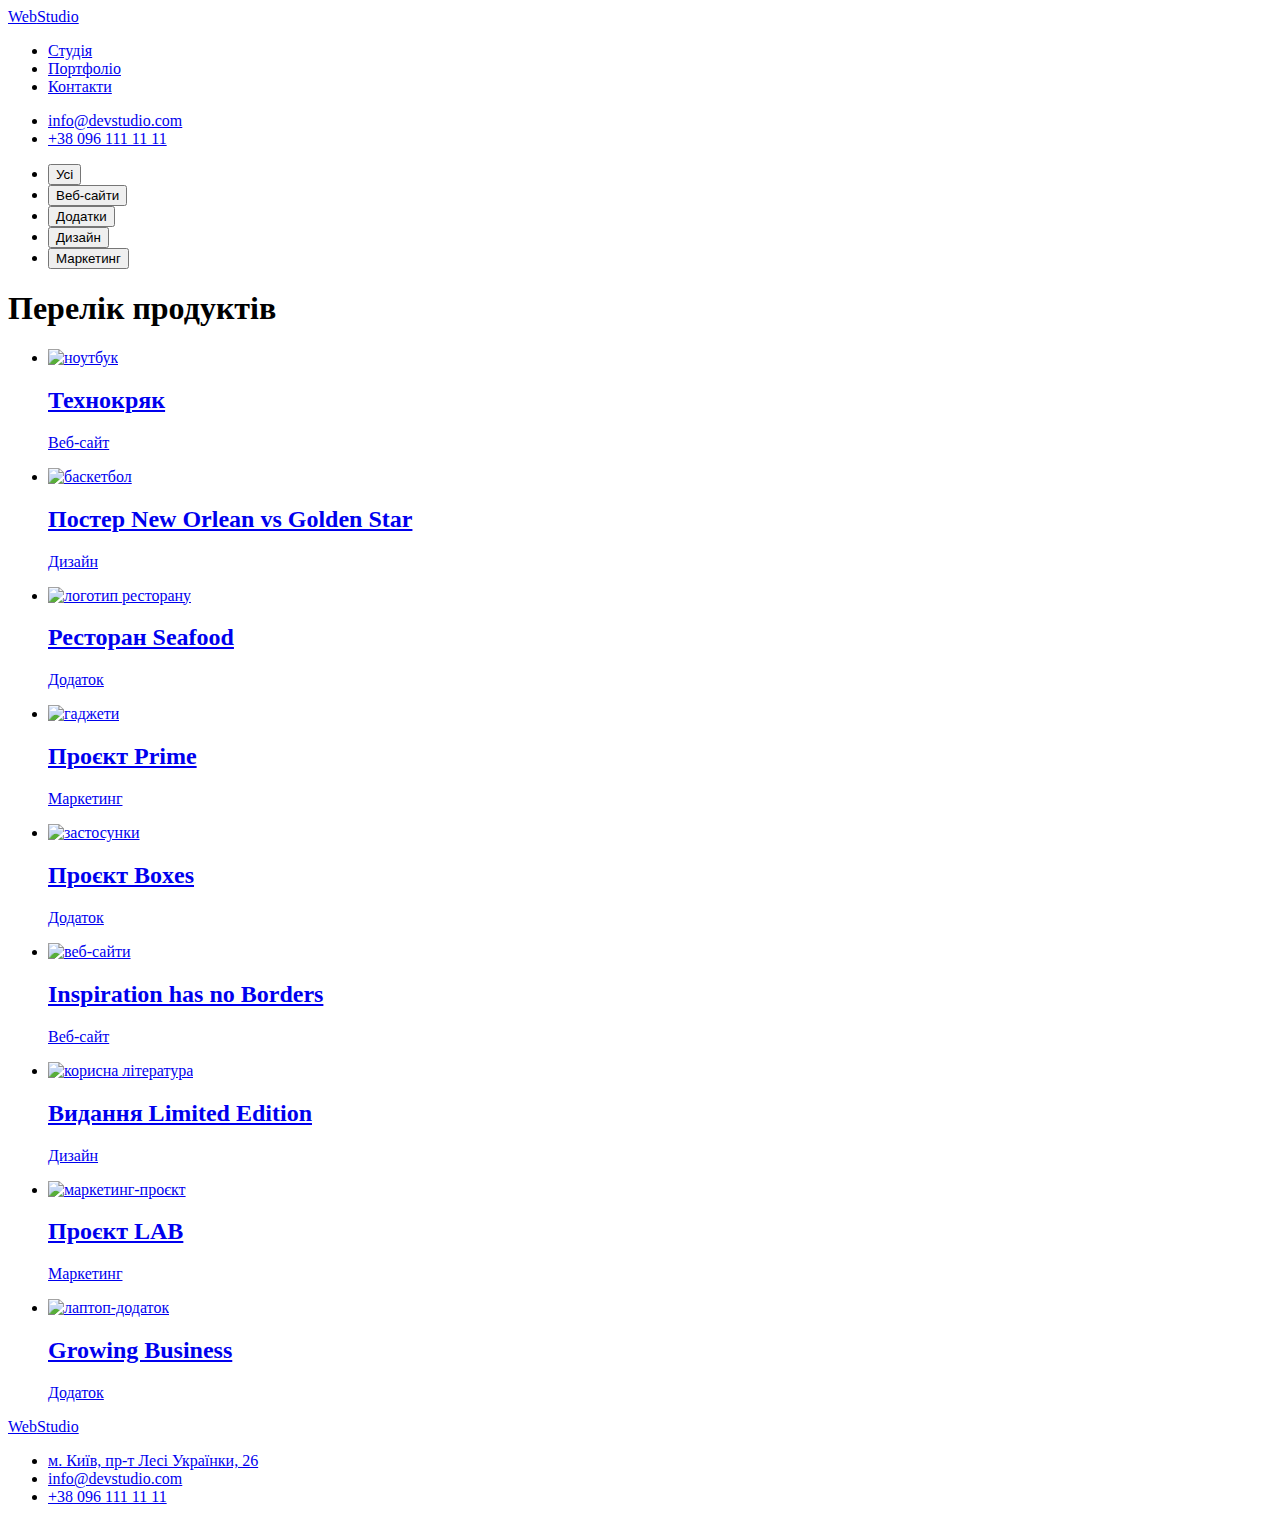
==== portfolio.html @ 2cae4f22 "Add files via upload" ====
<!DOCTYPE html>
<html lang="en">
<head>
    <meta charset="UTF-8">
    <meta http-equiv="X-UA-Compatible" content="IE=edge">
    <meta name="viewport" content="width=device-width, initial-scale=1.0">
    <link rel="stylesheet" href="https://cdnjs.cloudflare.com/ajax/libs/modern-normalize/1.1.0/modern-normalize.min.css" integrity="sha512-wpPYUAdjBVSE4KJnH1VR1HeZfpl1ub8YT/NKx4PuQ5NmX2tKuGu6U/JRp5y+Y8XG2tV+wKQpNHVUX03MfMFn9Q==" crossorigin="anonymous" referrerpolicy="no-referrer" />
    <title>Document</title>
    <link rel="stylesheet" href="./css/styles.css">
    <link rel="preconnect" href="https://fonts.googleapis.com">
    <link rel="preconnect" href="https://fonts.gstatic.com" crossorigin>
    <link href="https://fonts.googleapis.com/css2?family=Raleway:wght@700&family=Roboto:wght@400;500;700;900&display=swap" rel="stylesheet">
</head>
<body>
    <header class="header">
        <div class="container">
              <a class="logo-web link" href="./index.html">Web<span class="logo-studio">Studio</span></a>
              <nav>
                  <ul class="header-list list">
                  <li class="header-item link"><a class="link" href="./index.html">Студія</a></li>
                  <li class="header-item link"><a class="link current" href="./portfolio.html">Портфоліо</a></li>
                  <li class="header-item link"><a class="link" href="./index.html">Контакти</a></li>
                  </ul>
              </nav>
              <ul class="referents-list list">
                  <li class="referents-item link"><a class="link" href="mailto:info@devstudio.com">info@devstudio.com</a></li>
                  <li class="referents-item link"><a class="link" href="tel:+380961111111">+38 096 111 11 11</a></li>
              </ul>
          
        </div>
      </header>
    <main >
        <section class="superhero navigation">
           <div class="container">
                <ul class="navigation-list list">
                <li class="navigation-item"><button class="navigation-btn" type="button" class="label">Усі</button></li>
                <li class="navigation-item"><button class="navigation-btn" type="button" class="label">Веб-сайти</button></li>
                <li class="navigation-item"><button class="navigation-btn" type="button" class="label">Додатки</button></li>
                <li class="navigation-item"><button class="navigation-btn" type="button" class="label">Дизайн</button></li>
                <li class="navigation-item"><button class="navigation-btn" type="button" class="label">Маркетинг</button></li>
                </ul>
               <h1 class="visually-hidden">Перелік продуктів</h1>
            <ul class="superhero-list list">
                <li class="superhero-item">
                    <a class="superhero-link link" href="./portfolio.html"><img src="./images/img2.jpg" alt="ноутбук" width="370">
                       <div class="superhero-box">
                            <h2 class="superhero-title">Технокряк</h2>
                            <p class="superhero-descr">Веб-сайт</p>
                       </div></a>
                </li>
                <li class="superhero-item">
                    <a class="superhero-link link" href="./portfolio.html"><img src="./images/img2(1).jpg" alt="баскетбол" width="370">
                     <div class="superhero-box">
                            <h2 class="superhero-title">Постер New Orlean vs Golden Star</h2>
                            <p class="superhero-descr">Дизайн</p>
                     </div></a>
                </li>
                <li class="superhero-item">
                    <a class="superhero-link link" href="./portfolio.html"><img src="./images/img2(2).jpg" alt="логотип ресторану"width="370">
                      <div class="superhero-box">
                            <h2 class="superhero-title">Ресторан Seafood</h2>
                            <p class="superhero-descr">Додаток</p>
                      </div></a>
                </li>
                <li class="superhero-item">
                    <a class="superhero-link link" href="./portfolio.html"><img src="./images/img2(3).jpg" alt="гаджети"width="370">
                       <div class="superhero-box">
                            <h2 class="superhero-title">Проєкт Prime</h2>
                            <p class="superhero-descr">Маркетинг</p>
                       </div></a>
                </li>
                <li class="superhero-item">
                    <a class="superhero-link link" href="./portfolio.html"><img src="./images/img2(4).jpg" alt="застосунки"width="370">
                        <div class="superhero-box">
                            <h2 class="superhero-title">Проєкт Boxes</h2>
                            <p class="superhero-descr">Додаток</p>
                        </div></a>
                </li>
                <li class="superhero-item">
                    <a class="superhero-link link" href="./portfolio.html"><img src="./images/img2(5).jpg" alt="веб-сайти" width="370">
                     <div class="superhero-box">
                            <h2 class="superhero-title">Inspiration has no Borders</h2>
                            <p class="superhero-descr">Веб-сайт</p>
                     </div></a>
                </li>
                <li class="superhero-item">
                    <a class="superhero-link link" href="./portfolio.html"><img src="./images/img2(6).jpg" alt="корисна література" width="370">
                        <div class="superhero-box">
                            <h2 class="superhero-title">Видання Limited Edition</h2>
                            <p class="superhero-descr">Дизайн</p>
                        </div></a>
                </li>
                <li class="superhero-item">
                    <a class="superhero-link link" href="./portfolio.html"><img src="./images/img2(7).jpg" alt="маркетинг-проєкт" width="370">
                        <div class="superhero-box">
                            <h2 class="superhero-title">Проєкт LAB</h2>
                            <p class="superhero-descr">Маркетинг</p>
                        </div></a>
                </li>
                <li class="superhero-item">
                    <a class="superhero-link link" href="./portfolio.html"><img src="./images/img2(8).jpg" alt="лаптоп-додаток" width="370">
                   <div class="superhero-box">
                            <h2 class="superhero-title">Growing Business</h2>
                            <p class="superhero-descr">Додаток</p> 
                   </div> </a>
                               
                </li>
            </ul>
           </div>
    </section>
      
    </main>
    <footer class="footer">
        <div class="container">
            <a class="logo-web link", href="./index.html">Web<span class="logo-studio">Studio</span></a>
            <adress class="adress">
                <ul class="footer-list list">
                    <li class="footer-link"><a class="link" href="mailto:https://www.google.com/maps/d/embed?mid=10uSM3H-mIU3GznYo2szRIEphczw&hl=en_US&ehbc=2E312F">м. Київ, пр-т Лесі Українки, 26</a></li>
                    <li class="footer-link"><a class="link" href="mailto:info@devstudio.com">info@devstudio.com</a></li>
                    <li class="footer-link"><a class="link" href="tel:+380961111111">+38 096 111 11 11</a></li>
                </ul>
            </adress>
    </div>
    </footer>
</body>
</html>
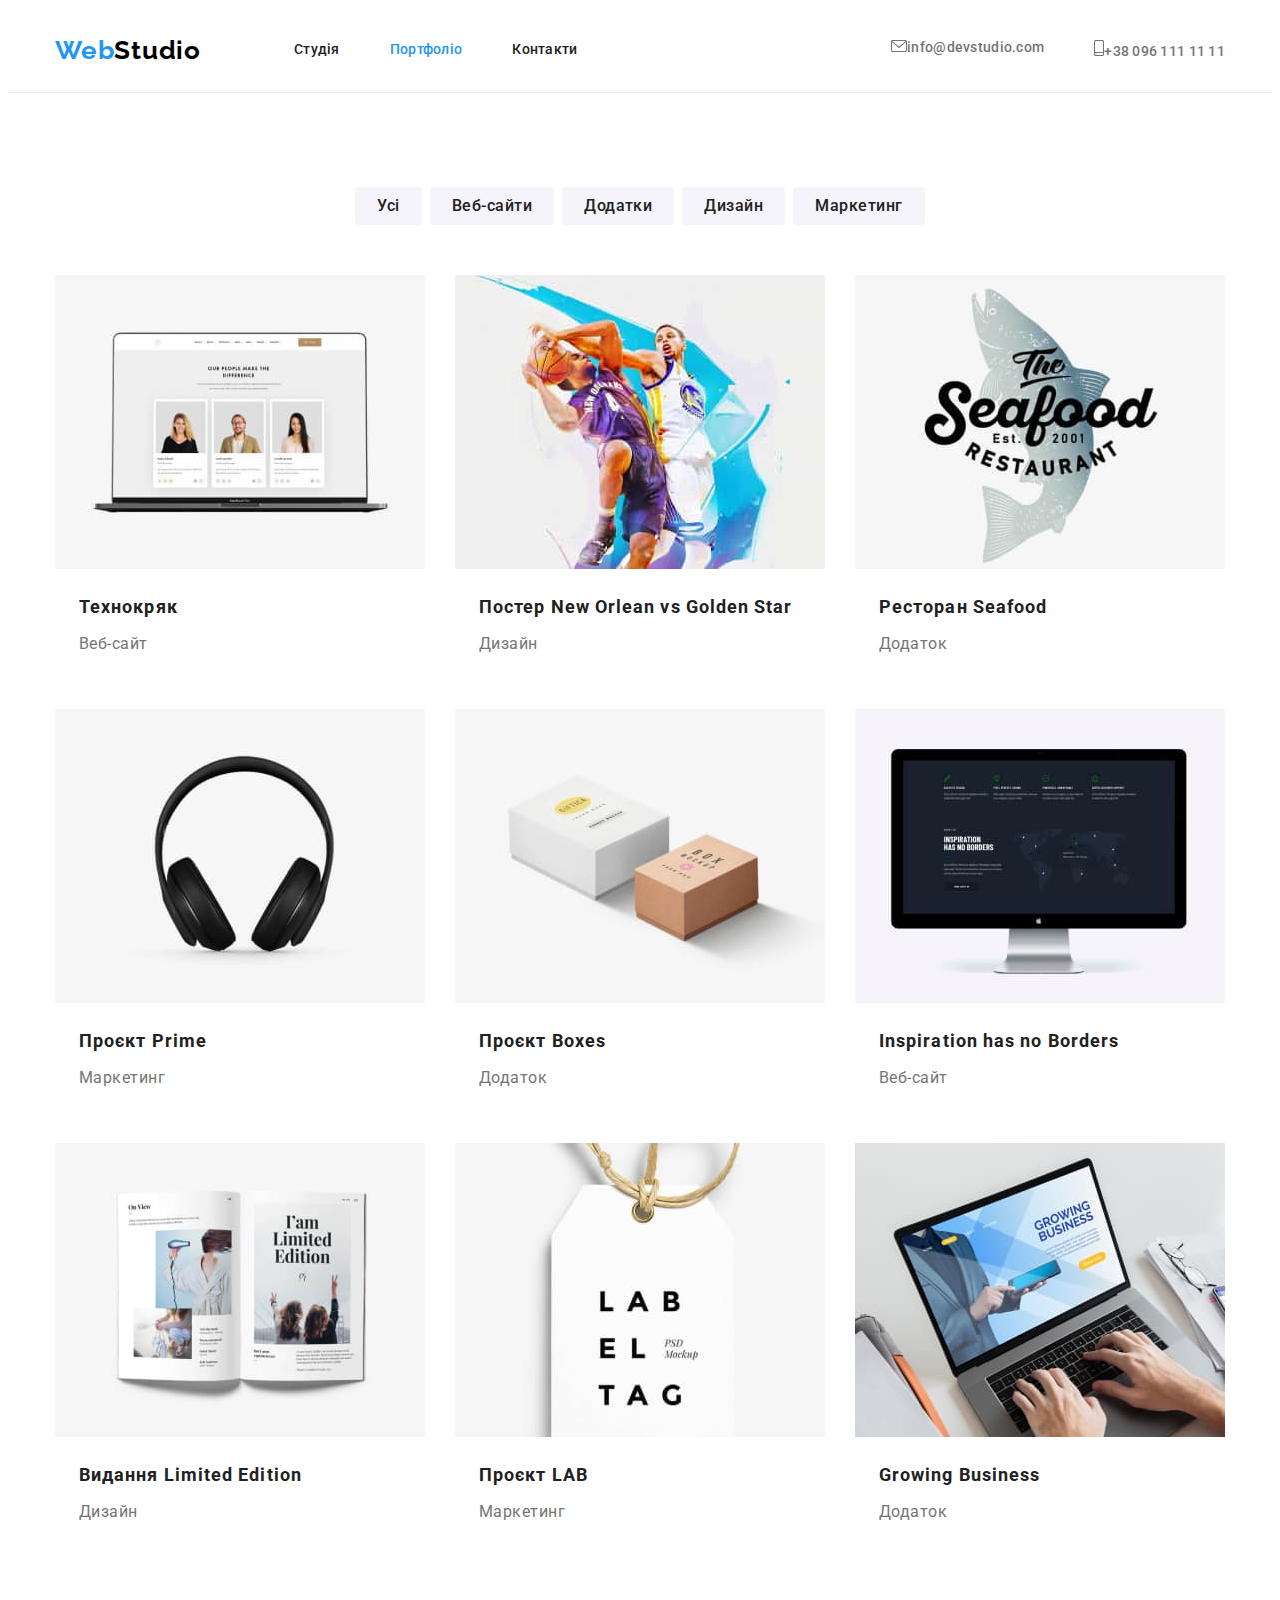
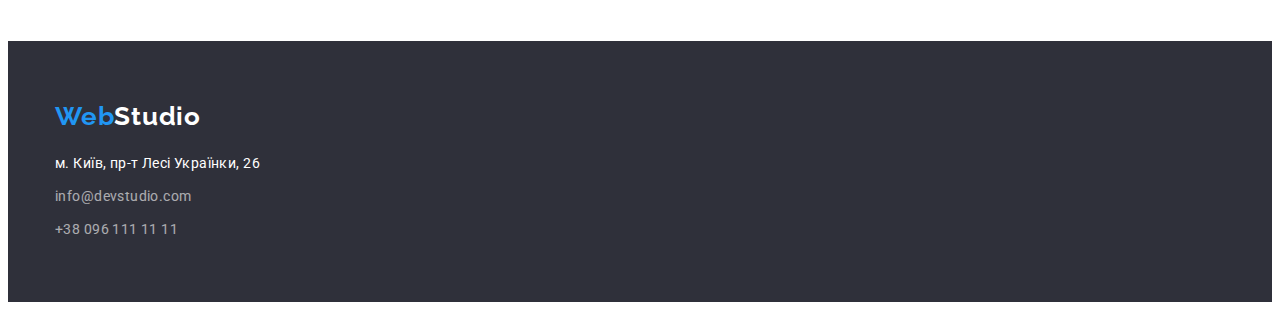
==== commit b9d1c335: "check point" ====
--- a/portfolio.html
+++ b/portfolio.html
@@ -23,8 +23,8 @@
                   </ul>
               </nav>
               <ul class="referents-list list">
-                  <li class="referents-item link"><a class="link" href="mailto:info@devstudio.com">info@devstudio.com</a></li>
-                  <li class="referents-item link"><a class="link" href="tel:+380961111111">+38 096 111 11 11</a></li>
+                  <li class="referents-item link mail"><a class="link" href="mailto:info@devstudio.com">info@devstudio.com</a></li>
+                  <li class="referents-item link phone"><a class="link" href="tel:+380961111111">+38 096 111 11 11</a></li>
               </ul>
           
         </div>
--- a/css/styles.css
+++ b/css/styles.css
@@ -0,0 +1,396 @@
+*,
+*:before,
+*:after {
+box-sizing: border-box;
+}
+:root{
+--primary-text-color: #212121;
+--referent-text-color: #757575;
+--title-text-color: #FFFFFF;
+--accent-color: #2196F3;
+--studio-color: #000000;
+--scills-text-color: #F5F4FA;
+--hero-background-color: #2F303A;
+}
+body{
+font-family: 'Roboto', sans-serif;
+background-color: var(--title-text-color);
+font-size: 14px;
+letter-spacing: 0.03em;
+}
+
+p,
+h1,
+h2,
+h3,
+h4,
+h5,
+h6{
+margin: 0;
+}
+ul, ol{
+margin: 0;
+padding-left: 0;
+}
+img{
+display: block;
+max-width: 100%;
+height: auto;
+}
+adress{
+font-style: normal;
+}
+button{
+display: block;
+cursor: pointer;
+border: none;
+border-radius: 4px;
+}
+.list{
+list-style: none;
+padding-left: 0;
+margin: 0;
+}
+.link{
+text-decoration: none;
+color: inherit;
+}
+.logo-web{
+font-family: Raleway, sans-serif;
+font-weight: 700;
+font-size: 26px;
+line-height: 1.19;  
+letter-spacing: 0.03em;
+color: var(--accent-color);
+}
+.container {
+width: 1200px;
+margin: 0 auto;
+padding: 0 15px;
+}
+/*-------------------------header-------------------*/
+.header .container{
+    display: flex;
+    align-items: center;
+}
+.header .logo-studio{
+color: var(--studio-color);
+}
+footer .logo-studio{
+color: var(--title-text-color);
+}
+.header-item.link{
+font-weight: 500;
+font-size: 14px;
+line-height: 1.14;
+letter-spacing: 0.02em;
+color: var(--primary-text-color);    
+padding: 32px 0;
+display: block;
+}
+nav{
+margin-left: 93px;
+}
+.header-list{
+display: flex;
+gap: 50px;
+}
+.link:hover,
+.link:focus{
+color: var(--accent-color);
+}
+a.link.current{
+color: var(--accent-color);
+}
+.referents-list{
+display: flex;
+margin-left: auto;
+gap: 50px;
+
+font-weight: 500;
+font-size: 14px;
+line-height: 1.14;
+letter-spacing: 0.02em;
+color: var(--referent-text-color);
+}  
+.referents-item::before{
+display: inline-block;
+content: "";
+background-repeat: no-repeat;
+background-position: center;
+}
+.link.mail::before{
+    background-image: url(../images/envelope.svg);
+    width: 16px;
+    height: 12px;
+}
+.phone::before{
+    background-image: url(../images/smartphone.svg);
+    width: 10px;
+height: 16px;
+}
+.referents-item.link{
+padding: 32px 0;
+display: block;
+}
+/*-------------------------------------HERO---------------------------*/
+.hero{
+background-color: var(--hero-background-color);
+padding: 200px 0;
+text-align: center;
+}
+.hero .container{
+display: block;
+}
+.hero-title{
+margin: 0 auto;
+width: 696px;
+margin-bottom: 30px;
+
+font-weight: 900;
+font-size: 44px;
+line-height: 1.36;
+letter-spacing: 0.06em;
+text-transform: uppercase;
+color: var(--title-text-color);
+}
+.hero-btn{
+background: var(--accent-color);
+box-shadow: 0px 4px 4px rgba(0, 0, 0, 0.15);
+border-radius: 4px;
+border-color: var(--accent-color);
+color: var(--title-text-color);
+font-weight: 700;
+font-size: 16px;
+line-height: 1.88;
+letter-spacing: 0.06em;
+min-width: 216px;
+margin: 0 auto;
+cursor: pointer;
+border: none;
+padding: 10px 32px;
+}
+.visually-hidden{
+position: absolute;
+width: 1px;
+height: 1px;
+margin: -1px;
+border: 0;
+white-space: nowrap;
+clip-path: inset(100%);
+clip: rect(0 0 0 0);
+overflow: hidden;
+}
+/*--------------------------SCILLS-------------------------------*/
+.scills-list{
+display: flex;
+gap: 30px;
+}
+.scills{
+padding: 94px 0;
+}
+.scills-cont::before{
+display: block;
+content: "";
+height: 120px;
+background: #F5F4FA;
+border-radius: 4px;
+
+background-repeat: no-repeat;
+background-position: center;
+}
+.antenn::before{
+background-image: url(../images/antenna\ 1.svg);
+}
+.clock::before{
+background-image: url(../images/clock\ 1.svg);
+}
+.comp::before{
+background-image: url(../images/diagram\ 1.svg);
+}
+.cosmo::before{
+background-image: url(../images/astronaut\ 1.svg);
+}
+.scills-title{
+font-weight: 700;
+font-size: 14px;
+line-height: 16px;
+letter-spacing: 0.03em;
+text-transform: uppercase;
+color: var(--primary-text-color);
+}
+.scills-item{
+justify-content: center;
+font-weight: 400; 
+font-size: 14px; 
+line-height: 1.71; 
+letter-spacing: 0.03em; 
+color: var(--referent-text-color);
+margin-top: 10px;
+}
+/*-----------------------WORK---------------------------*/
+.work-section{
+padding-bottom: 94px;   
+}
+.work-section .container{
+display: block;
+width: 1200px;
+padding-top: 0;
+
+}
+.work-list{
+display: flex;
+gap: 30px;
+justify-content: center;
+margin: 0 auto;
+}
+.work-title{
+text-align: center; 
+font-style: normal;
+font-weight: 700;
+font-size: 36px;
+line-height: 1.16;
+letter-spacing: 0.03em;
+color: var(--primary-text-color);
+margin-bottom: 50px;
+}
+/*----------------------------SPECIALISTS-------------------------------*/
+.specialists{
+background: var(--scills-text-color);  
+padding: 94px 0;
+}
+.specialists-list{
+display: flex;
+/* flex-wrap: wrap; */
+gap: 30px;
+}
+.specialists-title{
+text-align: center; 
+font-weight: 700;
+font-size: 36px;
+line-height: 1.16;
+letter-spacing: 0.03em;
+color: var(--primary-text-color);
+margin-bottom: 50px;
+}
+.spec-item{
+background: #FFFFFF;
+box-shadow: 0px 1px 3px rgba(0, 0, 0, 0.12), 0px 1px 1px rgba(0, 0, 0, 0.14), 0px 2px 1px rgba(0, 0, 0, 0.2);
+border-radius: 0px 0px 4px 4px;
+}
+.spec-info{
+padding: 30px 0;
+text-align: center;  
+}
+.specialists-directions::after{
+    display: inline-block;
+    background-color: aqua;
+    width: 50px;
+    height: 50px;
+}
+.specialists-name{
+font-weight: 500;
+font-size: 16px;
+line-height: 1.18;
+letter-spacing: 0.03em;
+color: var(--primary-text-color);
+margin-bottom: 10px;
+}
+.specialists-directions{
+font-weight: 400;
+font-size: 16px;
+line-height: 1.19;
+letter-spacing: 0.03em;
+color: var(--referent-text-color);
+}
+/*----------------------FOOTER------------------------------*/
+.footer{
+display: block;
+padding: 60px 0;
+background-color: var(--hero-background-color);
+}
+.adress{
+font-style: normal;
+}
+.footer-list .footer-link{
+margin-top: 20px;   
+font-size: 14px;
+line-height: 1.71;
+letter-spacing: 0.03em;
+color: var(--title-text-color);
+
+}
+.footer-list .footer-link:not(:first-child){
+opacity: 60%;
+margin-top: 9px;
+}
+/*----------------------------------PORTFOLIO--------------------*/
+.header{
+border-bottom: 1px solid #ECECEC;
+}
+.superhero.navigation{
+background-color: var(--title-text-color);
+padding-top: 94px;
+padding-bottom: 94px;
+}
+.navigation-list{
+display: flex;
+justify-content: center;
+margin-bottom: 50px;
+}
+.navigation-item:not(:last-child){
+margin-right: 8px;
+}
+.superhero-item{
+    width: 370px;
+   
+}
+.superhero-list{
+display: flex;
+flex-wrap: wrap;
+gap: 30px;
+}
+.superhero-link,
+.superhero-title {
+font-weight: 700;
+font-size: 18px;
+line-height: 2;
+letter-spacing: 0.06em;
+color: var(--primary-text-color);
+}
+.superhero-box{
+padding: 20px 24px;
+}
+.superhero-title{
+margin-bottom: 4px;
+}
+
+.superhero-descr{
+font-weight: 400;
+font-size: 16px;
+line-height: 1.88;
+letter-spacing: 0.03em;
+color: var(--referent-text-color);
+}
+.navigation-btn{
+font-family: inherit;
+cursor: pointer;
+font-weight: 500;
+font-size: 16px;
+line-height: 1.62;
+text-align: center;
+letter-spacing: 0.03em;
+color: var(--primary-text-color);
+background-color: var(--scills-text-color);
+border-radius: 4px;
+border-style: none; 
+padding: 6px 22px;
+}
+.navigation-btn:hover,
+.navigation-btn:focus{
+background-color: var(--accent-color);
+color: var(--title-text-color);
+border-radius: 4px;
+border-style: none; 
+}
+
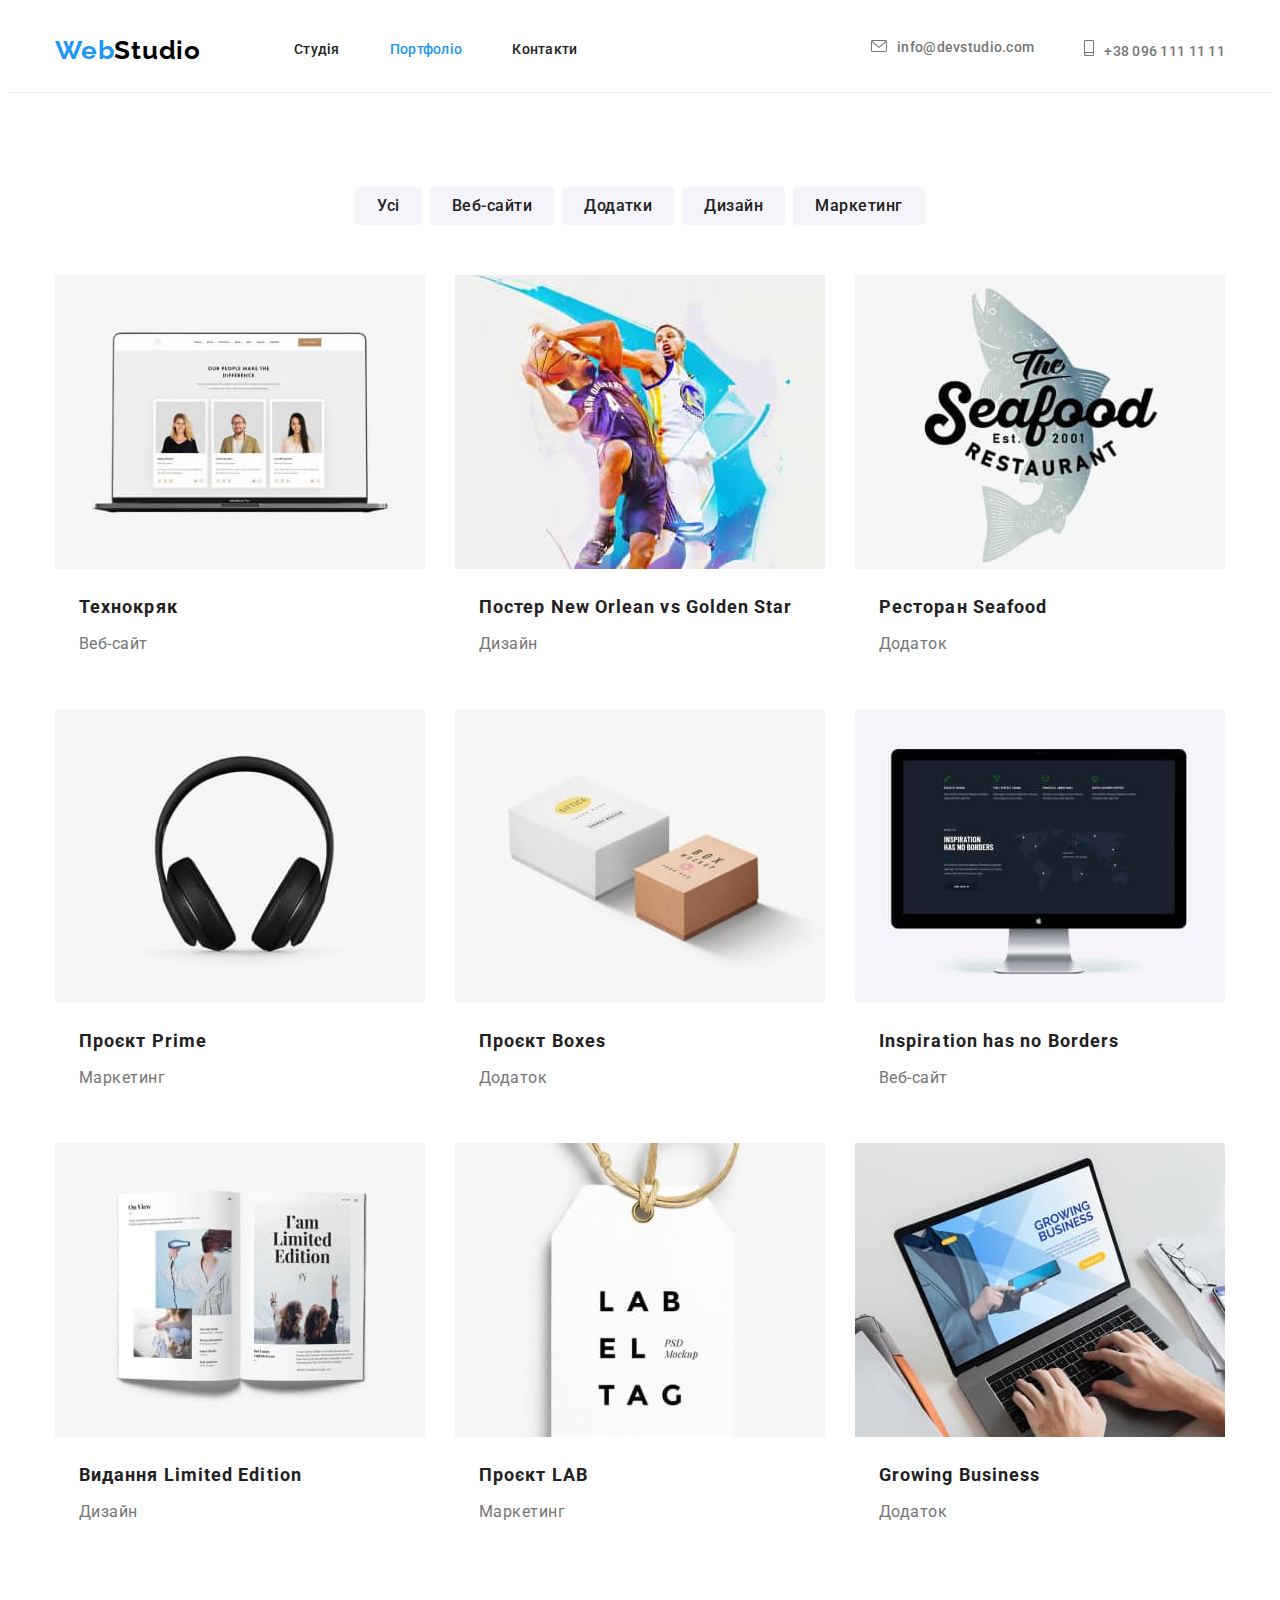
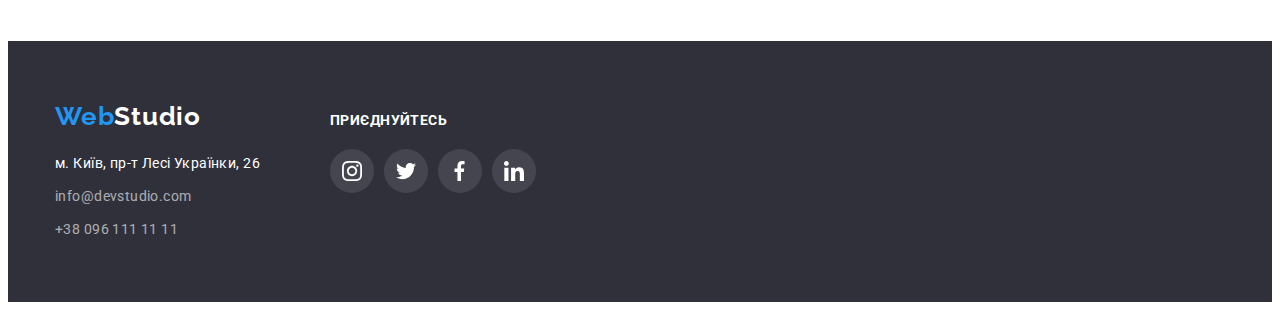
==== commit 43668765: "check point" ====
--- a/portfolio.html
+++ b/portfolio.html
@@ -23,9 +23,9 @@
                   </ul>
               </nav>
               <ul class="referents-list list">
-                  <li class="referents-item link mail"><a class="link" href="mailto:info@devstudio.com">info@devstudio.com</a></li>
-                  <li class="referents-item link phone"><a class="link" href="tel:+380961111111">+38 096 111 11 11</a></li>
-              </ul>
+                  <li class="referents-item link mail"><svg class="referents-icon" width="16px" height="12px"><use href="./css/symbols.svg#icon-envelope-hover"></use></svg><a class="link" href="mailto:info@devstudio.com">info@devstudio.com</a></li>
+                  <li class="referents-item link phone"><svg class="referents-icon" width="10px" height="16px"><use href="./css/symbols.svg#icon-smartphone"></use></svg><a class="link" href="tel:+380961111111">+38 096 111 11 11</a></li>
+              </ul> 
           
         </div>
       </header>
@@ -112,15 +112,38 @@
     </main>
     <footer class="footer">
         <div class="container">
-            <a class="logo-web link", href="./index.html">Web<span class="logo-studio">Studio</span></a>
-            <adress class="adress">
-                <ul class="footer-list list">
-                    <li class="footer-link"><a class="link" href="mailto:https://www.google.com/maps/d/embed?mid=10uSM3H-mIU3GznYo2szRIEphczw&hl=en_US&ehbc=2E312F">м. Київ, пр-т Лесі Українки, 26</a></li>
-                    <li class="footer-link"><a class="link" href="mailto:info@devstudio.com">info@devstudio.com</a></li>
-                    <li class="footer-link"><a class="link" href="tel:+380961111111">+38 096 111 11 11</a></li>
-                </ul>
-            </adress>
-    </div>
-    </footer>
+            <ul class="network-container list">
+                <li>
+                    <a class="logo-web link", href="./index.html">Web<span class="logo-studio">Studio</span></a>
+                    <adress class="adress">
+                        <ul class="footer-list list">
+                            <li class="footer-link"><a class="link" href="mailto:https://www.google.com/maps/d/embed?mid=10uSM3H-mIU3GznYo2szRIEphczw&hl=en_US&ehbc=2E312F">м. Київ, пр-т Лесі Українки, 26</a></li>
+                            <li class="footer-link"><a class="link" href="mailto:info@devstudio.com">info@devstudio.com</a></li>
+                            <li class="footer-link"><a class="link" href="tel:+380961111111">+38 096 111 11 11</a></li>
+                        </ul>
+                    </adress>
+                </li>
+                <li class="wisit-it">
+                    <h3 class="socials-title">приєднуйтесь</h3>
+                    <div class="socials-wisit-it">
+                        <ul class="socials-list list">
+                            <li class="socials-item"><a href="" class="socials-link link">
+                                <svg class="socials-icon" width="20px" height="20px">
+                                <use href="./css/symbols.svg#icon-instagram-2"></use></svg></a></li>
+                            <li class="socials-item"><a href="" class="socials-link link">
+                                <svg class="socials-icon" width="20px" height="20px">
+                                <use href="./css/symbols.svg#icon-twitter-1"></use></svg></a></li>
+                            <li class="socials-item"><a href="" class="socials-link link">
+                                <svg class="socials-icon" width="20px" height="20px">
+                                <use href="./css/symbols.svg#icon-Vector"></use></svg></a></li>
+                            <li class="socials-item"><a href="" class="socials-link link">
+                                <svg class="socials-icon" width="20px" height="20px">
+                                <use href="./css/symbols.svg#icon-linkedin-1"></use></svg></a></li>
+                        </ul>
+                    </div>
+                </li>
+            </ul>     
+        </div>
+        </footer>
 </body>
 </html>--- a/css/styles.css
+++ b/css/styles.css
@@ -11,6 +11,7 @@
 --studio-color: #000000;
 --scills-text-color: #F5F4FA;
 --hero-background-color: #2F303A;
+--svg-color: #afb1b8;
 }
 body{
 font-family: 'Roboto', sans-serif;
@@ -86,7 +87,7 @@
 letter-spacing: 0.02em;
 color: var(--primary-text-color);    
 padding: 32px 0;
-display: block;
+display: inline-block;
 }
 nav{
 margin-left: 93px;
@@ -102,6 +103,13 @@
 a.link.current{
 color: var(--accent-color);
 }
+.referents-icon{
+    fill: var(--referent-text-color);
+    margin-right: 10px;
+}
+/* .referents-icon:hover{
+    fill: var(--accent-color);
+} */
 .referents-list{
 display: flex;
 margin-left: auto;
@@ -113,29 +121,21 @@
 letter-spacing: 0.02em;
 color: var(--referent-text-color);
 }  
-.referents-item::before{
-display: inline-block;
-content: "";
-background-repeat: no-repeat;
-background-position: center;
-}
-.link.mail::before{
-    background-image: url(../images/envelope.svg);
-    width: 16px;
-    height: 12px;
-}
-.phone::before{
-    background-image: url(../images/smartphone.svg);
-    width: 10px;
-height: 16px;
-}
 .referents-item.link{
 padding: 32px 0;
 display: block;
-}
+justify-content: center;
+align-items: center;}
+
+
 /*-------------------------------------HERO---------------------------*/
 .hero{
-background-color: var(--hero-background-color);
+    
+/* background-image: linear-gradient(absolute, rgba(47, 48, 58, 0.4)),
+ url("../images/studiobg.jpg"); */
+background-image: url(../images/studiobg.jpg); 
+
+/* background-color: var(--hero-background-color); */
 padding: 200px 0;
 text-align: center;
 }
@@ -189,7 +189,20 @@
 .scills{
 padding: 94px 0;
 }
-.scills-cont::before{
+.scills-symbol{
+    display: flex;
+    justify-content: center;
+    align-items: center;
+    width: 270px;
+height: 120px;
+background: #F5F4FA;
+border-radius: 4px;
+margin-bottom: 30px;
+}
+.scills-icon{
+
+}
+/* .scills-cont::before{
 display: block;
 content: "";
 height: 120px;
@@ -210,7 +223,7 @@
 }
 .cosmo::before{
 background-image: url(../images/astronaut\ 1.svg);
-}
+} */
 .scills-title{
 font-weight: 700;
 font-size: 14px;
@@ -261,7 +274,6 @@
 }
 .specialists-list{
 display: flex;
-/* flex-wrap: wrap; */
 gap: 30px;
 }
 .specialists-title{
@@ -272,6 +284,30 @@
 letter-spacing: 0.03em;
 color: var(--primary-text-color);
 margin-bottom: 50px;
+}
+.spec-social{
+display: flex;
+justify-content: center;
+gap: 10px;
+    
+}
+
+.social-link{  
+display: flex;
+justify-content: center;
+align-items: center;
+width: 44px;
+height: 44px;
+background-color: var(--title-text-color);
+fill: var(--svg-color);
+}
+.social-link:hover,
+.social-link:focus{
+fill: var(--title-text-color);
+background-color: var(--accent-color);
+border-radius: 50%;
+/* border: none;
+border-color: var(--title-text-color); */
 }
 .spec-item{
 background: #FFFFFF;
@@ -282,12 +318,6 @@
 padding: 30px 0;
 text-align: center;  
 }
-.specialists-directions::after{
-    display: inline-block;
-    background-color: aqua;
-    width: 50px;
-    height: 50px;
-}
 .specialists-name{
 font-weight: 500;
 font-size: 16px;
@@ -302,10 +332,85 @@
 line-height: 1.19;
 letter-spacing: 0.03em;
 color: var(--referent-text-color);
-}
+margin-bottom: 16px;
+}
+/*------------------------------------clients--------------------*/
+.clients{
+padding-top: 94px;
+padding-bottom: 94px;
+}
+.clients-title{
+text-align: center; 
+font-weight: 700;
+font-size: 36px;
+line-height: 1.16;
+letter-spacing: 0.03em;
+color: var(--primary-text-color);
+margin-bottom: 50px;
+}
+.clients-list{
+display: flex; 
+gap: 30px;
+}
+.clients-item{
+display: flex;
+width: 170px;
+height: 92px;
+border: 1px solid var(--svg-color);
+border-radius: 4px;
+justify-content: center;
+align-items: center;
+}
+svg.icon{
+fill: var(--svg-color);
+}
+svg.icon:hover{
+fill: var(--accent-color);  
+}
+/* .clients-item:hover{
+    color: var(--accent-color);
+} */
+    
 /*----------------------FOOTER------------------------------*/
+.network-container{
+display: flex;
+}
+.wisit-it{
+margin-left: 70px;
+}
+.socials-title{
+color: var(--title-text-color);
+font-weight: 700;
+font-size: 14px;
+line-height: 1.14;
+letter-spacing: 0.03em;
+text-transform: uppercase;
+margin-top: 12px;
+margin-bottom: 20px;
+}
+.socials-list{
+display: flex;
+gap: 10px;
+}
+.socials-link{  
+display: flex;
+justify-content: center;
+align-items: center;
+width: 44px;
+height: 44px;
+}
+.socials-icon{
+fill: var(--title-text-color);
+}
+.socials-item{
+background: rgba(255, 255, 255, 0.1);
+border-radius: 50%;
+}
+.socials-item:hover{
+background-color: var(--accent-color);
+}
 .footer{
-display: block;
+display: flex;
 padding: 60px 0;
 background-color: var(--hero-background-color);
 }
@@ -324,6 +429,7 @@
 opacity: 60%;
 margin-top: 9px;
 }
+
 /*----------------------------------PORTFOLIO--------------------*/
 .header{
 border-bottom: 1px solid #ECECEC;
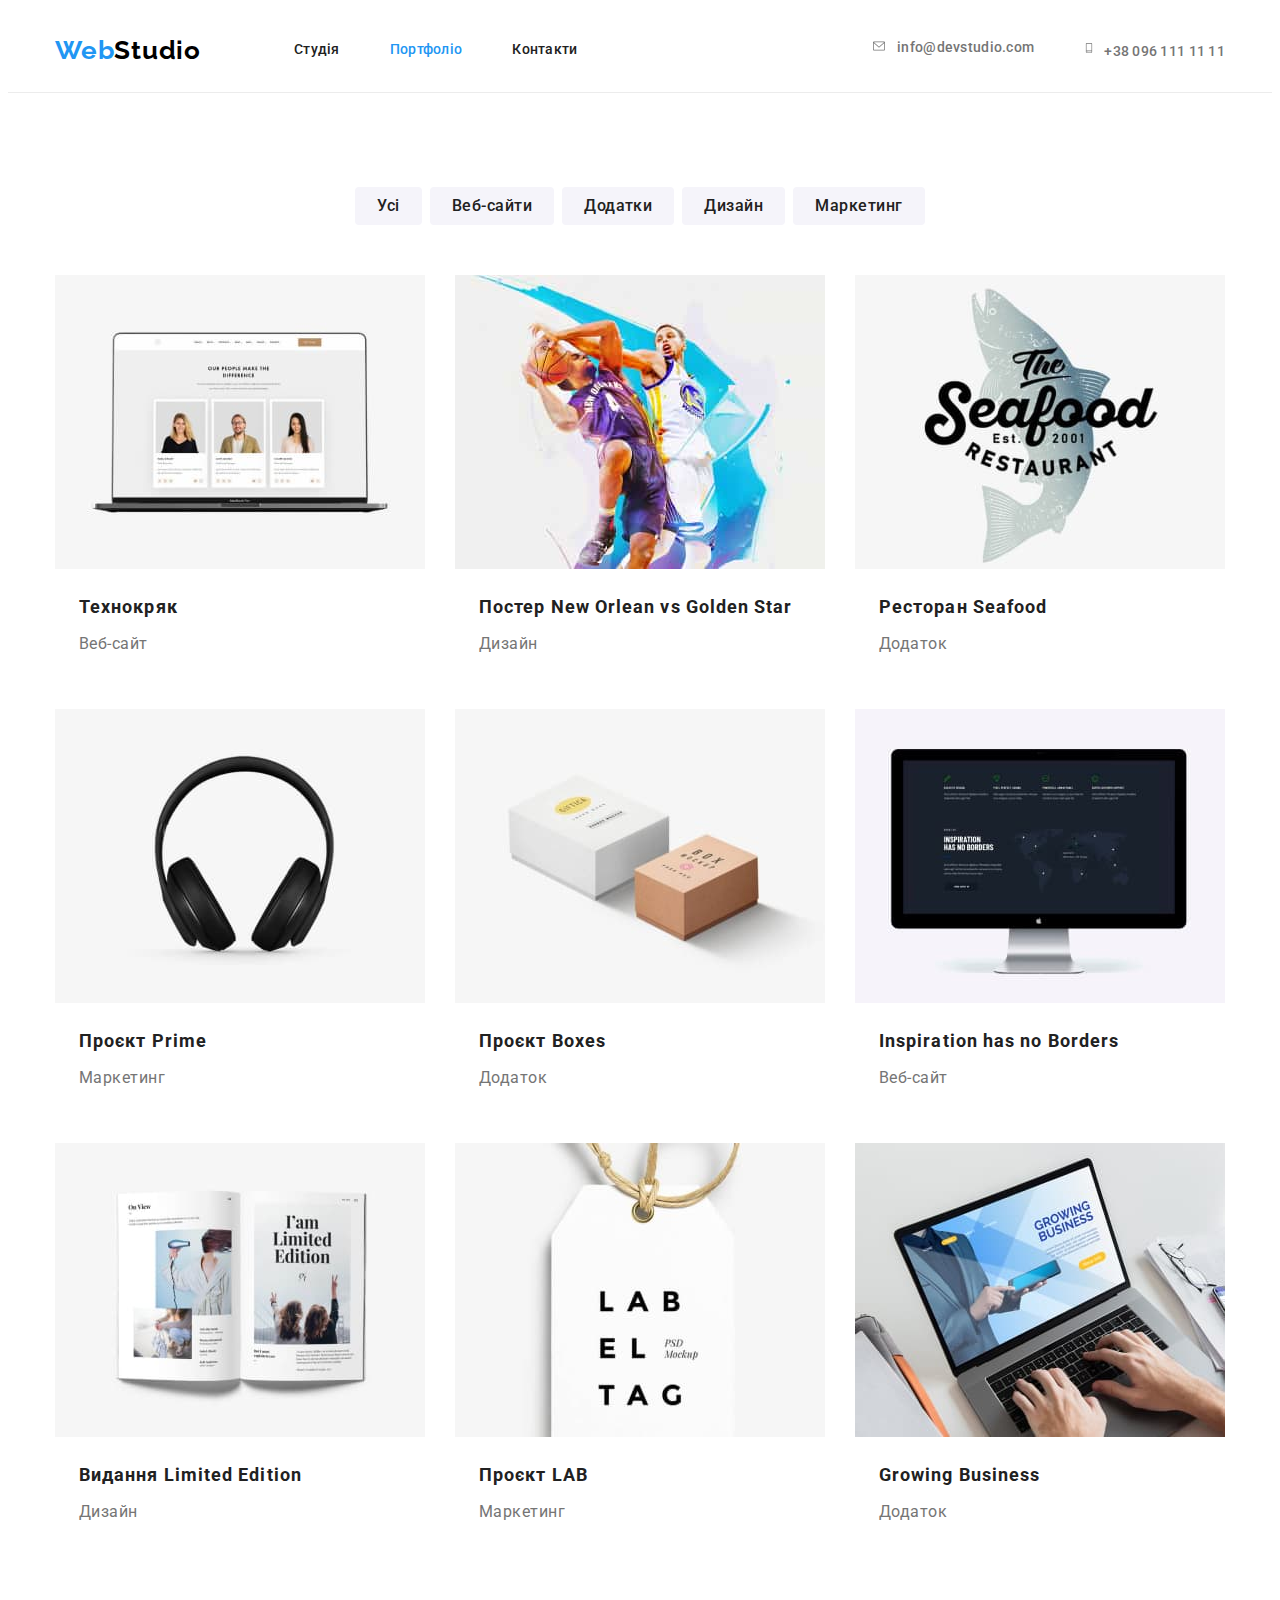
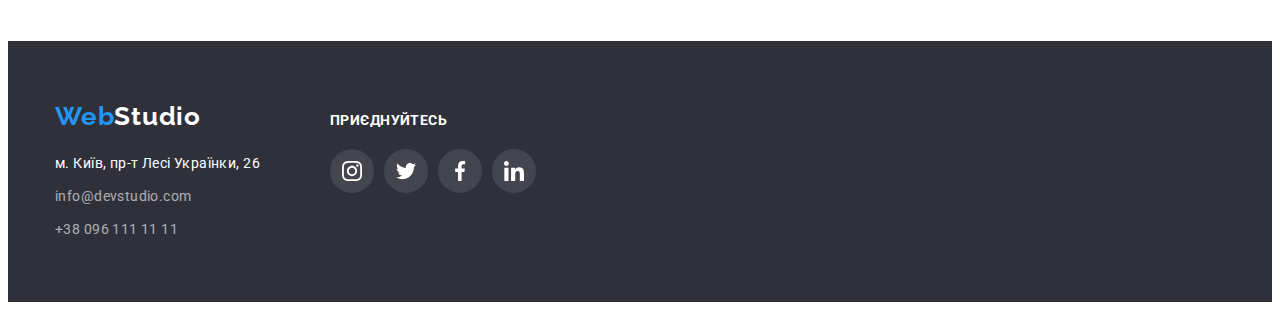
==== commit f565177a: "check point" ====
--- a/portfolio.html
+++ b/portfolio.html
@@ -23,9 +23,13 @@
                   </ul>
               </nav>
               <ul class="referents-list list">
-                  <li class="referents-item link mail"><svg class="referents-icon" width="16px" height="12px"><use href="./css/symbols.svg#icon-envelope-hover"></use></svg><a class="link" href="mailto:info@devstudio.com">info@devstudio.com</a></li>
-                  <li class="referents-item link phone"><svg class="referents-icon" width="10px" height="16px"><use href="./css/symbols.svg#icon-smartphone"></use></svg><a class="link" href="tel:+380961111111">+38 096 111 11 11</a></li>
-              </ul> 
+                <li class="referents-item link mail">
+                    <a class="link" href="mailto:info@devstudio.com"><svg class="referents-icon" width="16px" height="12px">
+                        <use href="./images/icons.svg#icon-envelope"></use></svg>info@devstudio.com</a></li>
+                <li class="referents-item link phone">
+                    <a class="link" href="tel:+380961111111"><svg class="referents-icon" width="10px" height="16px">
+                        <use href="./images/icons.svg#icon-smartphone"></use></svg>+38 096 111 11 11</a></li>
+            </ul> 
           
         </div>
       </header>
@@ -129,16 +133,16 @@
                         <ul class="socials-list list">
                             <li class="socials-item"><a href="" class="socials-link link">
                                 <svg class="socials-icon" width="20px" height="20px">
-                                <use href="./css/symbols.svg#icon-instagram-2"></use></svg></a></li>
+                                <use href="./images/icons.svg#icon-instagram-2"></use></svg></a></li>
                             <li class="socials-item"><a href="" class="socials-link link">
                                 <svg class="socials-icon" width="20px" height="20px">
-                                <use href="./css/symbols.svg#icon-twitter-1"></use></svg></a></li>
+                                <use href="./images/icons.svg#icon-twitter-1"></use></svg></a></li>
                             <li class="socials-item"><a href="" class="socials-link link">
                                 <svg class="socials-icon" width="20px" height="20px">
-                                <use href="./css/symbols.svg#icon-Vector"></use></svg></a></li>
+                                <use href="./images/icons.svg#icon-facebook-1"></use></svg></a></li>
                             <li class="socials-item"><a href="" class="socials-link link">
                                 <svg class="socials-icon" width="20px" height="20px">
-                                <use href="./css/symbols.svg#icon-linkedin-1"></use></svg></a></li>
+                                <use href="./images/icons.svg#icon-linkedin-1"></use></svg></a></li>
                         </ul>
                     </div>
                 </li>
--- a/css/styles.css
+++ b/css/styles.css
@@ -107,9 +107,9 @@
     fill: var(--referent-text-color);
     margin-right: 10px;
 }
-/* .referents-icon:hover{
+.referents-icon:hover{
     fill: var(--accent-color);
-} */
+}
 .referents-list{
 display: flex;
 margin-left: auto;
@@ -130,12 +130,12 @@
 
 /*-------------------------------------HERO---------------------------*/
 .hero{
-    
-/* background-image: linear-gradient(absolute, rgba(47, 48, 58, 0.4)),
- url("../images/studiobg.jpg"); */
-background-image: url(../images/studiobg.jpg); 
-
-/* background-color: var(--hero-background-color); */
+background-image: linear-gradient(to right, rgba(47, 48, 58, 0.4), 
+rgba(47, 48, 58, 0.4)),
+url("../images/studiobg.jpg");
+background-repeat: no-repeat;
+background-size: cover;
+background-color: var(--hero-background-color);
 padding: 200px 0;
 text-align: center;
 }
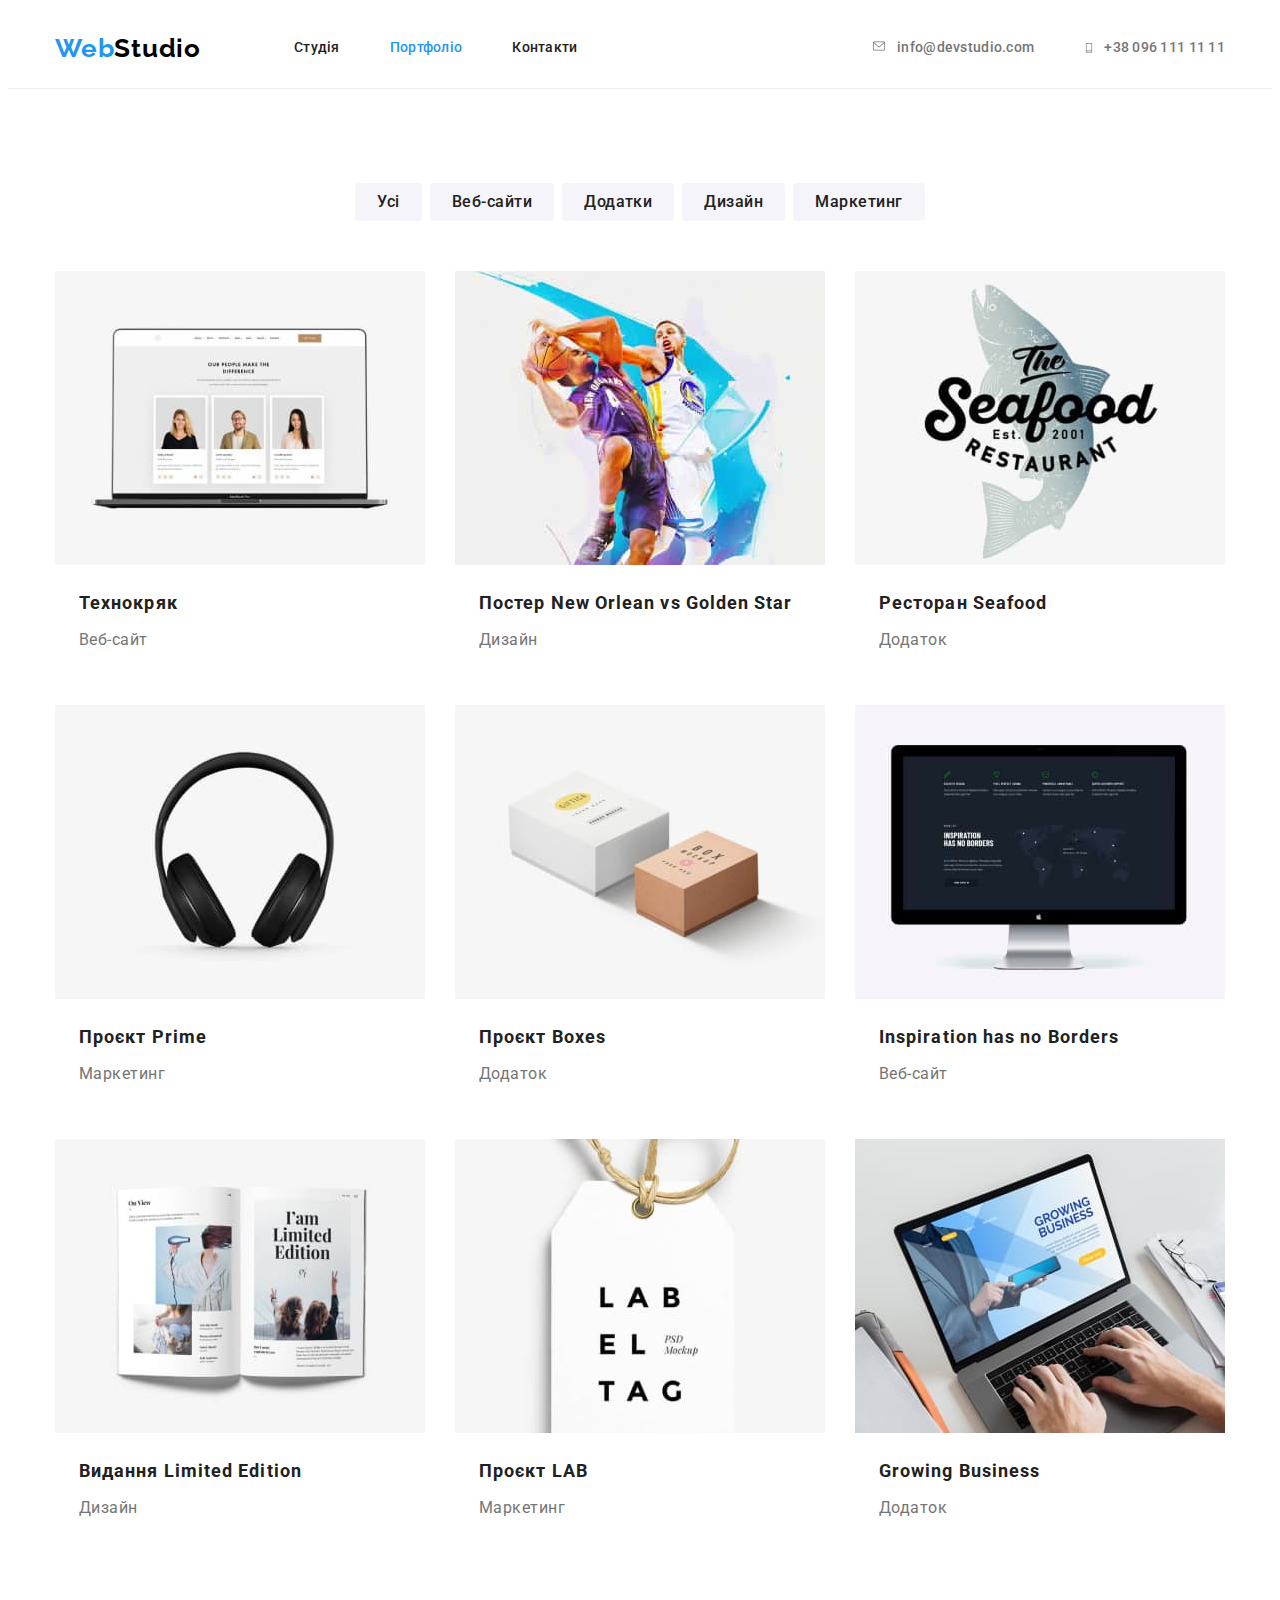
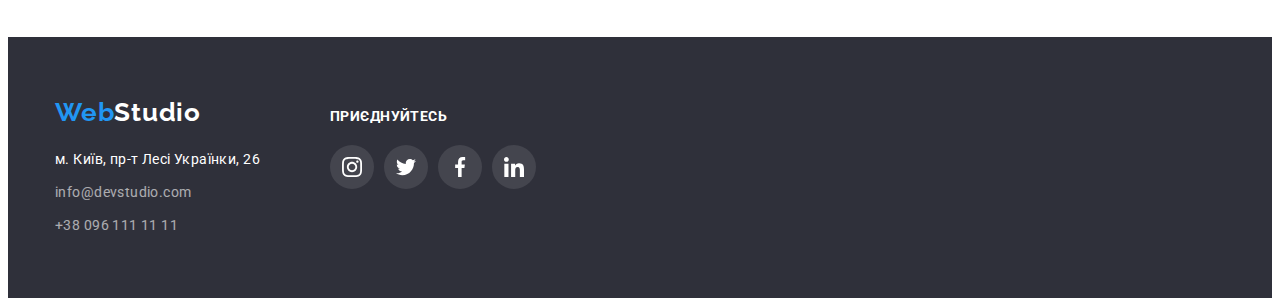
==== commit 7caab696: "check point" ====
--- a/portfolio.html
+++ b/portfolio.html
@@ -112,6 +112,7 @@
             </ul>
            </div>
     </section>
+   
       
     </main>
     <footer class="footer">
--- a/css/styles.css
+++ b/css/styles.css
@@ -124,10 +124,11 @@
 .referents-item.link{
 padding: 32px 0;
 display: block;
-justify-content: center;
+/* justify-content: center; */
 align-items: center;}
-
-
+.header a.link{
+    display: flex;
+}
 /*-------------------------------------HERO---------------------------*/
 .hero{
 background-image: linear-gradient(to right, rgba(47, 48, 58, 0.4), 
@@ -190,40 +191,15 @@
 padding: 94px 0;
 }
 .scills-symbol{
-    display: flex;
-    justify-content: center;
-    align-items: center;
-    width: 270px;
+display: flex;
+justify-content: center;
+align-items: center;
+width: 270px;
 height: 120px;
 background: #F5F4FA;
 border-radius: 4px;
 margin-bottom: 30px;
 }
-.scills-icon{
-
-}
-/* .scills-cont::before{
-display: block;
-content: "";
-height: 120px;
-background: #F5F4FA;
-border-radius: 4px;
-
-background-repeat: no-repeat;
-background-position: center;
-}
-.antenn::before{
-background-image: url(../images/antenna\ 1.svg);
-}
-.clock::before{
-background-image: url(../images/clock\ 1.svg);
-}
-.comp::before{
-background-image: url(../images/diagram\ 1.svg);
-}
-.cosmo::before{
-background-image: url(../images/astronaut\ 1.svg);
-} */
 .scills-title{
 font-weight: 700;
 font-size: 14px;
@@ -366,11 +342,7 @@
 }
 svg.icon:hover{
 fill: var(--accent-color);  
-}
-/* .clients-item:hover{
-    color: var(--accent-color);
-} */
-    
+}   
 /*----------------------FOOTER------------------------------*/
 .network-container{
 display: flex;
@@ -449,7 +421,10 @@
 }
 .superhero-item{
     width: 370px;
-   
+}
+.superhero-item:hover{
+border: 1px solid #EEEEEE;
+box-shadow: 0px 1px 1px rgba(0, 0, 0, 0.12), 0px 4px 4px rgba(0, 0, 0, 0.06), 1px 4px 6px rgba(0, 0, 0, 0.16);
 }
 .superhero-list{
 display: flex;
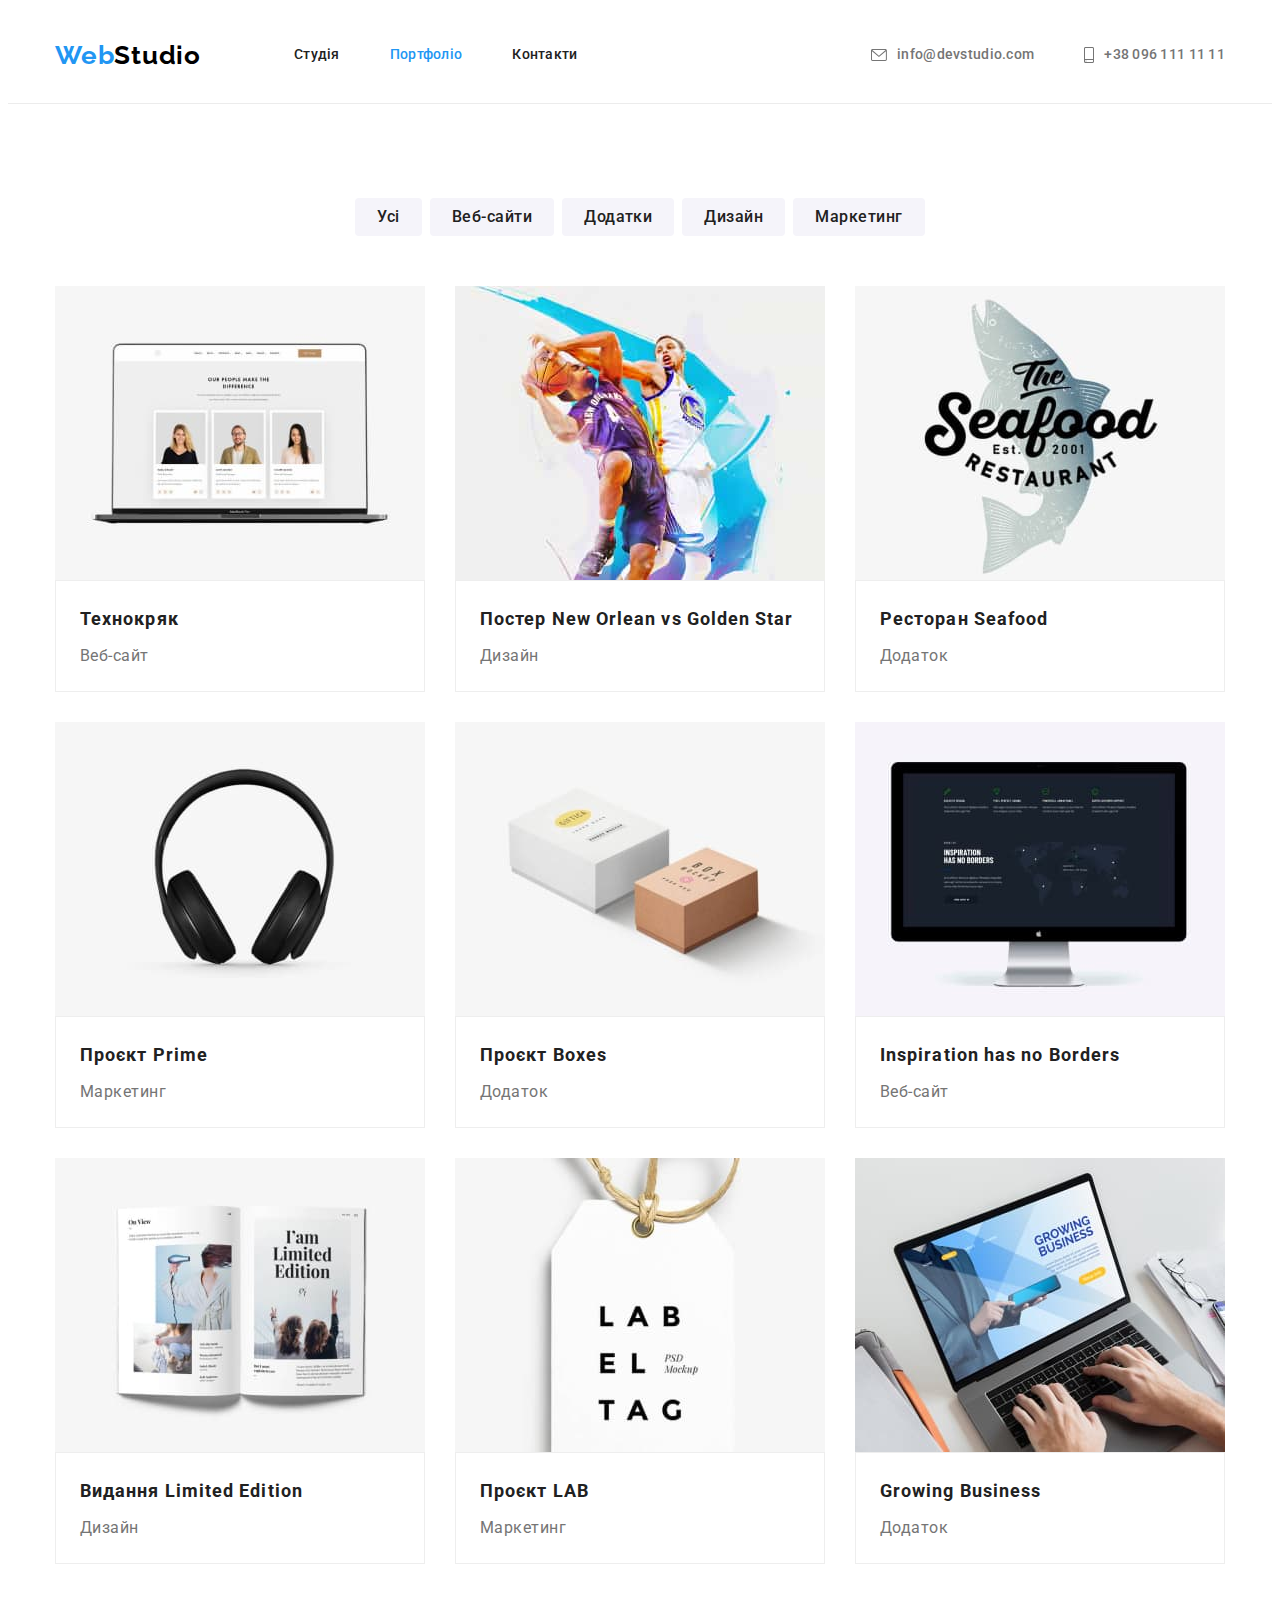
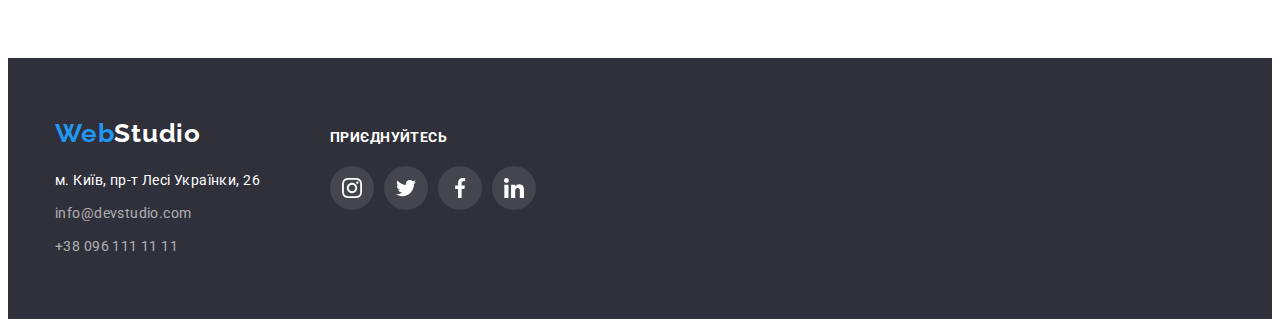
==== commit 8c0ad209: "hw finalization" ====
--- a/portfolio.html
+++ b/portfolio.html
@@ -117,37 +117,37 @@
     </main>
     <footer class="footer">
         <div class="container">
-            <ul class="network-container list">
-                <li>
-                    <a class="logo-web link", href="./index.html">Web<span class="logo-studio">Studio</span></a>
-                    <adress class="adress">
-                        <ul class="footer-list list">
-                            <li class="footer-link"><a class="link" href="mailto:https://www.google.com/maps/d/embed?mid=10uSM3H-mIU3GznYo2szRIEphczw&hl=en_US&ehbc=2E312F">м. Київ, пр-т Лесі Українки, 26</a></li>
-                            <li class="footer-link"><a class="link" href="mailto:info@devstudio.com">info@devstudio.com</a></li>
-                            <li class="footer-link"><a class="link" href="tel:+380961111111">+38 096 111 11 11</a></li>
-                        </ul>
-                    </adress>
-                </li>
-                <li class="wisit-it">
-                    <h3 class="socials-title">приєднуйтесь</h3>
-                    <div class="socials-wisit-it">
-                        <ul class="socials-list list">
-                            <li class="socials-item"><a href="" class="socials-link link">
-                                <svg class="socials-icon" width="20px" height="20px">
-                                <use href="./images/icons.svg#icon-instagram-2"></use></svg></a></li>
-                            <li class="socials-item"><a href="" class="socials-link link">
-                                <svg class="socials-icon" width="20px" height="20px">
-                                <use href="./images/icons.svg#icon-twitter-1"></use></svg></a></li>
-                            <li class="socials-item"><a href="" class="socials-link link">
-                                <svg class="socials-icon" width="20px" height="20px">
-                                <use href="./images/icons.svg#icon-facebook-1"></use></svg></a></li>
-                            <li class="socials-item"><a href="" class="socials-link link">
-                                <svg class="socials-icon" width="20px" height="20px">
-                                <use href="./images/icons.svg#icon-linkedin-1"></use></svg></a></li>
-                        </ul>
-                    </div>
-                </li>
-            </ul>     
+            <div class="network-container">
+                <a class="logo-web link", href="./index.html">Web<span class="logo-studio">Studio</span></a>
+                <address class="adress">
+                    <ul class="footer-list list">
+                        <li class="footer-item"><a class="footer-link link" href="mailto:https://www.google.com/maps/d/embed?mid=10uSM3H-mIU3GznYo2szRIEphczw&hl=en_US&ehbc=2E312F">м. Київ, пр-т Лесі Українки, 26</a></li>
+                        <li class="footer-item"><a class="footer-link link" href="mailto:info@devstudio.com">info@devstudio.com</a></li>
+                        <li class="footer-item"><a class="footer-link link" href="tel:+380961111111">+38 096 111 11 11</a></li>
+                    </ul>
+                </address>
+            </div>              
+            <div class="socials-wisit-it">
+                <p class="socials-title">приєднуйтесь</p>
+                <ul class="socials-list list">
+                    <li class="socials-item">
+                        <a href="" class="socials-link link">
+                        <svg class="socials-icon" width="20px" height="20px">
+                        <use href="./images/icons.svg#icon-instagram-2"></use></svg></a></li>
+                    <li class="socials-item">
+                        <a href="" class="socials-link link">
+                        <svg class="socials-icon" width="20px" height="20px">
+                        <use href="./images/icons.svg#icon-twitter-1"></use></svg></a></li>
+                    <li class="socials-item">
+                        <a href="" class="socials-link link">
+                        <svg class="socials-icon" width="20px" height="20px">
+                        <use href="./images/icons.svg#icon-facebook-1"></use></svg></a></li>
+                    <li class="socials-item">
+                        <a href="" class="socials-link link">
+                        <svg class="socials-icon" width="20px" height="20px">
+                        <use href="./images/icons.svg#icon-linkedin-1"></use></svg></a></li>
+                </ul>
+            </div>   
         </div>
         </footer>
 </body>
--- a/css/styles.css
+++ b/css/styles.css
@@ -71,8 +71,9 @@
 }
 /*-------------------------header-------------------*/
 .header .container{
-    display: flex;
-    align-items: center;
+display: flex;
+align-items: center;
+justify-content: center;
 }
 .header .logo-studio{
 color: var(--studio-color);
@@ -86,8 +87,10 @@
 line-height: 1.14;
 letter-spacing: 0.02em;
 color: var(--primary-text-color);    
+}
+.header a.link{
 padding: 32px 0;
-display: inline-block;
+display: inline-block;   
 }
 nav{
 margin-left: 93px;
@@ -99,12 +102,13 @@
 .link:hover,
 .link:focus{
 color: var(--accent-color);
+outline: none;
 }
 a.link.current{
 color: var(--accent-color);
 }
 .referents-icon{
-    fill: var(--referent-text-color);
+    fill: currentColor;
     margin-right: 10px;
 }
 .referents-icon:hover{
@@ -121,13 +125,11 @@
 letter-spacing: 0.02em;
 color: var(--referent-text-color);
 }  
-.referents-item.link{
+.referents-item.link a.link{
 padding: 32px 0;
-display: block;
-/* justify-content: center; */
-align-items: center;}
-.header a.link{
-    display: flex;
+display: flex;
+align-items: center;
+justify-content: center;
 }
 /*-------------------------------------HERO---------------------------*/
 .hero{
@@ -139,6 +141,9 @@
 background-color: var(--hero-background-color);
 padding: 200px 0;
 text-align: center;
+max-width: 1600px;
+max-height: 600px;
+margin: 0 auto;
 }
 .hero .container{
 display: block;
@@ -207,6 +212,7 @@
 letter-spacing: 0.03em;
 text-transform: uppercase;
 color: var(--primary-text-color);
+margin-bottom: 10px;
 }
 .scills-item{
 justify-content: center;
@@ -215,7 +221,6 @@
 line-height: 1.71; 
 letter-spacing: 0.03em; 
 color: var(--referent-text-color);
-margin-top: 10px;
 }
 /*-----------------------WORK---------------------------*/
 .work-section{
@@ -265,9 +270,7 @@
 display: flex;
 justify-content: center;
 gap: 10px;
-    
-}
-
+}
 .social-link{  
 display: flex;
 justify-content: center;
@@ -276,14 +279,12 @@
 height: 44px;
 background-color: var(--title-text-color);
 fill: var(--svg-color);
+border-radius: 50%;
 }
 .social-link:hover,
 .social-link:focus{
 fill: var(--title-text-color);
 background-color: var(--accent-color);
-border-radius: 50%;
-/* border: none;
-border-color: var(--title-text-color); */
 }
 .spec-item{
 background: #FFFFFF;
@@ -328,26 +329,45 @@
 display: flex; 
 gap: 30px;
 }
-.clients-item{
-display: flex;
-width: 170px;
-height: 92px;
+.clients-link{
+display: flex;
+justify-content: center;
+align-items: center;  
+
+fill: var(--svg-color);
 border: 1px solid var(--svg-color);
-border-radius: 4px;
-justify-content: center;
-align-items: center;
-}
-svg.icon{
-fill: var(--svg-color);
-}
-svg.icon:hover{
+border-radius: 4px;  
+min-height: 90px;width: 170px;
+}
+.clients-link:hover, .clients-link:focus{
 fill: var(--accent-color);  
+border-color: var(--accent-color);
 }   
 /*----------------------FOOTER------------------------------*/
-.network-container{
-display: flex;
-}
-.wisit-it{
+.footer .container{
+display: flex;
+align-items: baseline;
+}
+.footer{
+display: flex;
+padding: 60px 0;
+background-color: var(--hero-background-color);
+}
+.adress{
+font-style: normal;
+margin-top: 20px;
+}
+.footer-link{
+font-size: 14px;
+line-height: 1.71;
+letter-spacing: 0.03em;
+color: var(--title-text-color);
+}
+.footer-list .footer-item:not(:first-child):not(:first-child){
+opacity: 60%;
+margin-top: 9px;
+}
+.socials-wisit-it{
 margin-left: 70px;
 }
 .socials-title{
@@ -357,7 +377,6 @@
 line-height: 1.14;
 letter-spacing: 0.03em;
 text-transform: uppercase;
-margin-top: 12px;
 margin-bottom: 20px;
 }
 .socials-list{
@@ -378,30 +397,11 @@
 background: rgba(255, 255, 255, 0.1);
 border-radius: 50%;
 }
-.socials-item:hover{
+.socials-link:hover,
+.socials-link:focus{
 background-color: var(--accent-color);
-}
-.footer{
-display: flex;
-padding: 60px 0;
-background-color: var(--hero-background-color);
-}
-.adress{
-font-style: normal;
-}
-.footer-list .footer-link{
-margin-top: 20px;   
-font-size: 14px;
-line-height: 1.71;
-letter-spacing: 0.03em;
-color: var(--title-text-color);
-
-}
-.footer-list .footer-link:not(:first-child){
-opacity: 60%;
-margin-top: 9px;
-}
-
+border-radius: 50%;
+}
 /*----------------------------------PORTFOLIO--------------------*/
 .header{
 border-bottom: 1px solid #ECECEC;
@@ -419,19 +419,21 @@
 .navigation-item:not(:last-child){
 margin-right: 8px;
 }
-.superhero-item{
-    width: 370px;
-}
-.superhero-item:hover{
-border: 1px solid #EEEEEE;
-box-shadow: 0px 1px 1px rgba(0, 0, 0, 0.12), 0px 4px 4px rgba(0, 0, 0, 0.06), 1px 4px 6px rgba(0, 0, 0, 0.16);
-}
 .superhero-list{
 display: flex;
 flex-wrap: wrap;
 gap: 30px;
 }
-.superhero-link,
+.superhero-item{
+width: 370px;
+}
+.superhero-link:hover, .superhero-link:focus{
+display: block;
+border: 1px solid #EEEEEE;
+box-shadow: 0px 1px 1px rgba(0, 0, 0, 0.12), 
+0px 4px 4px rgba(0, 0, 0, 0.06), 
+1px 4px 6px rgba(0, 0, 0, 0.16);
+}
 .superhero-title {
 font-weight: 700;
 font-size: 18px;
@@ -441,11 +443,11 @@
 }
 .superhero-box{
 padding: 20px 24px;
+border: 1px solid #EEEEEE;
 }
 .superhero-title{
 margin-bottom: 4px;
 }
-
 .superhero-descr{
 font-weight: 400;
 font-size: 16px;
@@ -464,7 +466,6 @@
 color: var(--primary-text-color);
 background-color: var(--scills-text-color);
 border-radius: 4px;
-border-style: none; 
 padding: 6px 22px;
 }
 .navigation-btn:hover,
@@ -472,6 +473,7 @@
 background-color: var(--accent-color);
 color: var(--title-text-color);
 border-radius: 4px;
-border-style: none; 
-}
-
+outline: none; 
+box-shadow: 0px 3px 1px rgba(0, 0, 0, 0.1), 0px 1px 2px rgba(0, 0, 0, 0.08), 0px 2px 2px rgba(0, 0, 0, 0.12);
+}
+
